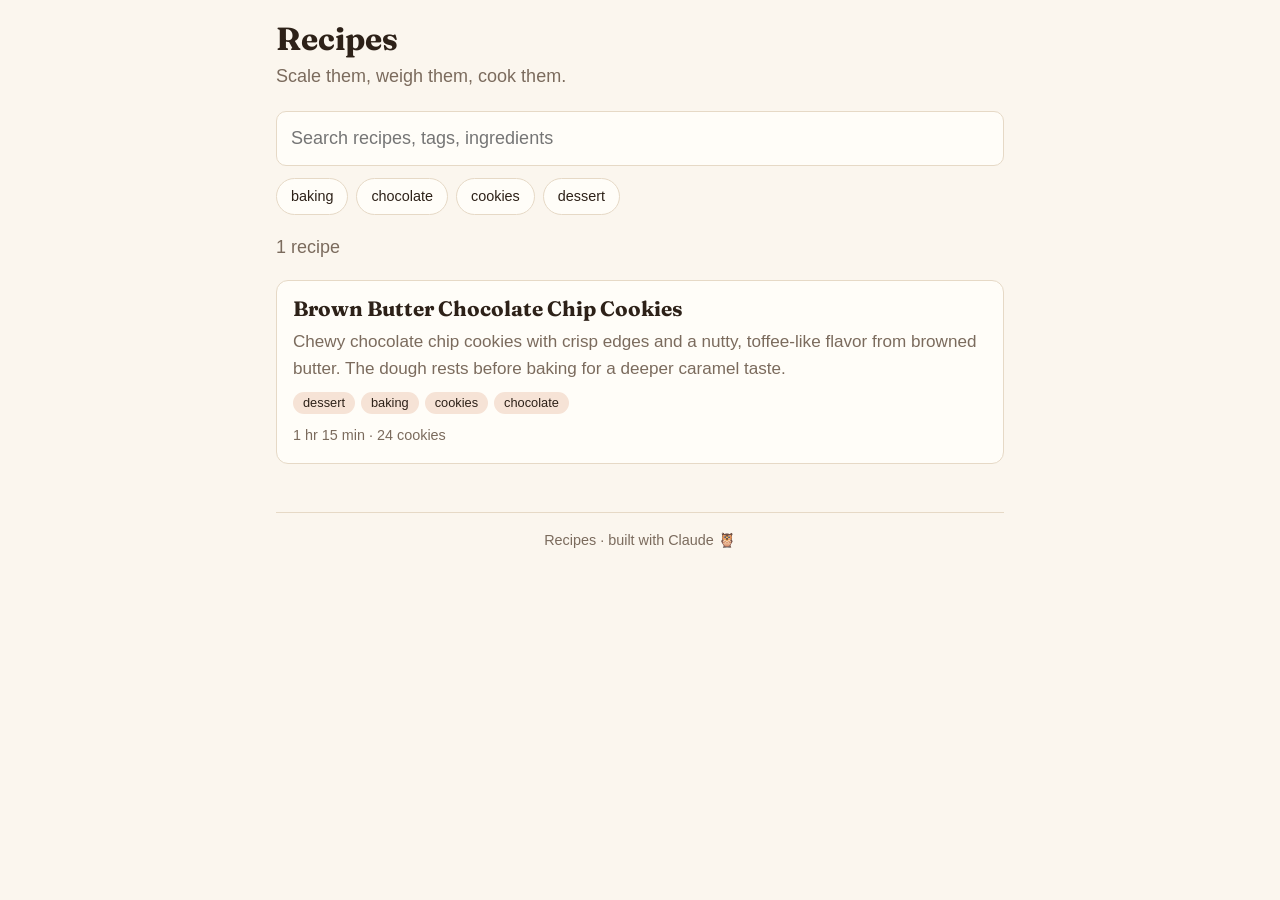
==== index.html @ 5eddcbda "Static recipe site with scaling and gram weights Co-Authored-By: Claude Opus 5.5 <noreply@anthropic." ====
<!doctype html>
<html lang="en">
<head>
  <meta charset="utf-8">
  <meta name="viewport" content="width=device-width, initial-scale=1">
  <meta name="color-scheme" content="light dark">
  <title>Recipes</title>
  <meta name="description" content="A small collection of recipes with scaling and gram weights.">
  <link rel="stylesheet" href="https://fonts.googleapis.com/css2?family=Fraunces:opsz,wght@9..144,500;9..144,700&display=swap">
  <link rel="stylesheet" href="css/style.css?v=1">
</head>
<body>
  <main class="page">
    <header class="site-header">
      <h1>Recipes</h1>
      <p class="tagline">Scale them, weigh them, cook them.</p>
    </header>

    <div class="controls">
      <label class="visually-hidden" for="search">Search recipes</label>
      <input id="search" class="search" type="search" placeholder="Search recipes, tags, ingredients" autocomplete="off">
      <div id="tag-chips" class="chips" role="group" aria-label="Filter by tag"></div>
    </div>

    <p id="status" class="status" role="status" aria-live="polite"></p>
    <ul id="cards" class="cards"></ul>

    <footer class="site-footer">Recipes · built with Claude 🦉</footer>
  </main>
  <script src="js/common.js?v=1"></script>
  <script src="js/index.js?v=1"></script>
</body>
</html>
---- css/style.css ----
:root {
  --bg: #fbf6ee;
  --surface: #fffdf8;
  --text: #2d2118;
  --muted: #7b6b5d;
  --border: #e6d9c6;
  --accent: #b4482a;
  --accent-text: #ffffff;
  --accent-soft: #f6e3d6;
  --done: #a39484;
  --focus: #1f6fb2;
  --font-body: -apple-system, BlinkMacSystemFont, "Segoe UI", Roboto, "Helvetica Neue", Arial, sans-serif;
  --font-head: "Fraunces", Georgia, "Times New Roman", serif;
}

@media (prefers-color-scheme: dark) {
  :root {
    --bg: #1d1713;
    --surface: #271f19;
    --text: #f0e6da;
    --muted: #b3a291;
    --border: #3d3229;
    --accent: #e8825d;
    --accent-text: #1d1713;
    --accent-soft: #43291f;
    --done: #8a7c6e;
    --focus: #7cb7ee;
  }
}

*, *::before, *::after { box-sizing: border-box; }

html { -webkit-text-size-adjust: 100%; }

body {
  margin: 0;
  background: var(--bg);
  color: var(--text);
  font-family: var(--font-body);
  font-size: 1.0625rem; /* 17px */
  line-height: 1.6;
}

@media (min-width: 600px) { body { font-size: 1.125rem; } }

.page {
  max-width: 760px;
  margin: 0 auto;
  padding: 20px 16px 32px;
}

a { color: var(--accent); text-underline-offset: 2px; }
a:hover { text-decoration-thickness: 2px; }

:focus-visible { outline: 3px solid var(--focus); outline-offset: 2px; border-radius: 4px; }

h1, h2, h3 { font-family: var(--font-head); line-height: 1.2; margin: 0; }
h1 { font-size: 2rem; font-weight: 700; overflow-wrap: anywhere; }
h2 { font-size: 1.5rem; font-weight: 700; margin-bottom: 12px; }
h3 { font-size: 1.1rem; font-weight: 500; margin: 20px 0 8px; color: var(--muted); }

.visually-hidden {
  position: absolute; width: 1px; height: 1px; overflow: hidden;
  clip: rect(0 0 0 0); white-space: nowrap;
}

.site-header { margin-bottom: 20px; }
.tagline { margin: 4px 0 0; color: var(--muted); }

.site-footer {
  margin-top: 48px; padding-top: 16px;
  border-top: 1px solid var(--border);
  color: var(--muted); font-size: 0.9rem; text-align: center;
}

.status { color: var(--muted); }

/* ---- index ---- */

.search {
  width: 100%;
  padding: 12px 14px;
  font: inherit;
  color: var(--text);
  background: var(--surface);
  border: 1px solid var(--border);
  border-radius: 10px;
}

.chips { display: flex; flex-wrap: wrap; gap: 8px; margin: 12px 0 8px; }

.chip {
  font: inherit; font-size: 0.9rem;
  padding: 6px 14px;
  color: var(--text);
  background: var(--surface);
  border: 1px solid var(--border);
  border-radius: 999px;
  cursor: pointer;
}
.chip.active { background: var(--accent); border-color: var(--accent); color: var(--accent-text); }

.cards { list-style: none; margin: 16px 0 0; padding: 0; display: grid; gap: 14px; }

.card {
  position: relative;
  padding: 16px;
  background: var(--surface);
  border: 1px solid var(--border);
  border-radius: 12px;
}
.card:hover { border-color: var(--accent); }
.card h2 { font-size: 1.3rem; margin: 0 0 6px; }
.card-link { color: var(--text); text-decoration: none; }
.card-link::after { content: ""; position: absolute; inset: 0; border-radius: 12px; } /* whole card is the link */
.card-desc { margin: 0 0 10px; color: var(--muted); font-size: 0.95em; }
.card-meta { margin: 10px 0 0; font-size: 0.9rem; color: var(--muted); }

.tag-list { list-style: none; margin: 0; padding: 0; display: flex; flex-wrap: wrap; gap: 6px; }
.tag-list li {
  font-size: 0.8rem; line-height: 1.4;
  padding: 2px 10px;
  background: var(--accent-soft);
  color: var(--text);
  border-radius: 999px;
}

/* ---- recipe page ---- */

.back { margin-bottom: 16px; }
.back a { text-decoration: none; }

.recipe-head .lead { margin: 10px 0 12px; color: var(--muted); }
.source { margin: 8px 0 0; color: var(--muted); font-size: 0.95rem; }

.meta {
  display: flex; flex-wrap: wrap; gap: 8px 24px;
  margin: 16px 0 0; padding: 12px 0;
  border-top: 1px solid var(--border);
  border-bottom: 1px solid var(--border);
}
.meta-item dt { font-size: 0.75rem; text-transform: uppercase; letter-spacing: 0.06em; color: var(--muted); }
.meta-item dd { margin: 0; font-weight: 600; }

.recipe-controls {
  display: flex; flex-direction: column; gap: 12px;
  margin: 20px 0 8px;
}
.control { display: flex; align-items: center; gap: 12px; flex-wrap: wrap; }
.control-label { min-width: 3.5rem; font-size: 0.85rem; color: var(--muted); text-transform: uppercase; letter-spacing: 0.06em; }

.seg {
  display: inline-flex;
  border: 1px solid var(--border);
  border-radius: 10px;
  overflow: hidden;
  background: var(--surface);
}
.seg-btn {
  font: inherit; font-size: 0.95rem;
  min-height: 44px; min-width: 52px;
  padding: 6px 14px;
  color: var(--text);
  background: transparent;
  border: 0;
  border-right: 1px solid var(--border);
  cursor: pointer;
}
.seg-btn:last-child { border-right: 0; }
.seg-btn.active { background: var(--accent); color: var(--accent-text); font-weight: 700; }

.wake { display: inline-flex; align-items: center; gap: 8px; min-height: 44px; color: var(--muted); font-size: 0.95rem; cursor: pointer; }
.wake input { width: 20px; height: 20px; accent-color: var(--accent); }

.block { margin-top: 32px; }
.servings-line { margin: -4px 0 8px; color: var(--muted); font-weight: 600; }

.ingredients, .plain-list { list-style: none; margin: 0; padding: 0; }
.plain-list li { position: relative; padding: 4px 0 4px 20px; }
.plain-list li::before { content: "•"; position: absolute; left: 4px; color: var(--accent); }

.ingredients li { border-bottom: 1px solid var(--border); }
.ingredients li:last-child { border-bottom: 0; }

.ing {
  display: flex; align-items: flex-start; gap: 12px;
  padding: 10px 2px;
  cursor: pointer;
}
.ing input { flex: none; width: 22px; height: 22px; margin: 2px 0 0; accent-color: var(--accent); }
.ing-text { min-width: 0; overflow-wrap: anywhere; }
.amt-main { font-weight: 700; }
.amt-grams { color: var(--muted); font-variant-numeric: tabular-nums; }
.ing-note { color: var(--muted); }
.ing input:checked + .ing-text { text-decoration: line-through; color: var(--done); }
.ing input:checked + .ing-text .amt-main,
.ing input:checked + .ing-text .amt-grams,
.ing input:checked + .ing-text .ing-note { color: var(--done); }

.steps { list-style: none; margin: 0; padding: 0; counter-reset: step; }
.step {
  counter-increment: step;
  position: relative;
  margin: 0 0 12px;
  padding: 12px 14px 12px 52px;
  background: var(--surface);
  border: 1px solid var(--border);
  border-radius: 10px;
  cursor: pointer;
  break-inside: avoid;
  page-break-inside: avoid;
}
.step::before {
  content: counter(step);
  position: absolute; left: 12px; top: 12px;
  width: 28px; height: 28px;
  display: grid; place-items: center;
  font-weight: 700; font-size: 0.9rem;
  color: var(--accent-text); background: var(--accent);
  border-radius: 50%;
}
.step.done { color: var(--done); text-decoration: line-through; background: transparent; }
.step.done::before { background: var(--done); }

.error { margin-top: 24px; }
.error p { color: var(--muted); }

/* ---- print ---- */

@media print {
  :root {
    --bg: #fff; --surface: #fff; --text: #000; --muted: #333;
    --border: #bbb; --accent: #000; --accent-soft: #fff; --done: #000;
  }
  body { background: #fff; color: #000; font-size: 11pt; line-height: 1.4; }
  .page { max-width: none; padding: 0; }
  .no-print, .site-footer { display: none !important; }
  a { color: #000; text-decoration: none; }
  .step { border: 0; padding: 4px 0 4px 32px; margin-bottom: 6px; break-inside: avoid; page-break-inside: avoid; }
  .step::before { background: none; color: #000; border: 1px solid #000; width: 22px; height: 22px; left: 0; top: 4px; font-size: 0.75rem; }
  .step.done, .ing input:checked + .ing-text { text-decoration: none; color: #000; }
  .ing { padding: 3px 0; }
  .ing input { appearance: none; -webkit-appearance: none; border: 1px solid #000; width: 12px; height: 12px; margin-top: 4px; }
  .ing input:checked { background: none; }
  .tag-list li { border: 1px solid #999; }
  .block { margin-top: 18px; }
  h2, h3 { break-after: avoid; page-break-after: avoid; }
  .ingredients li { break-inside: avoid; }
}
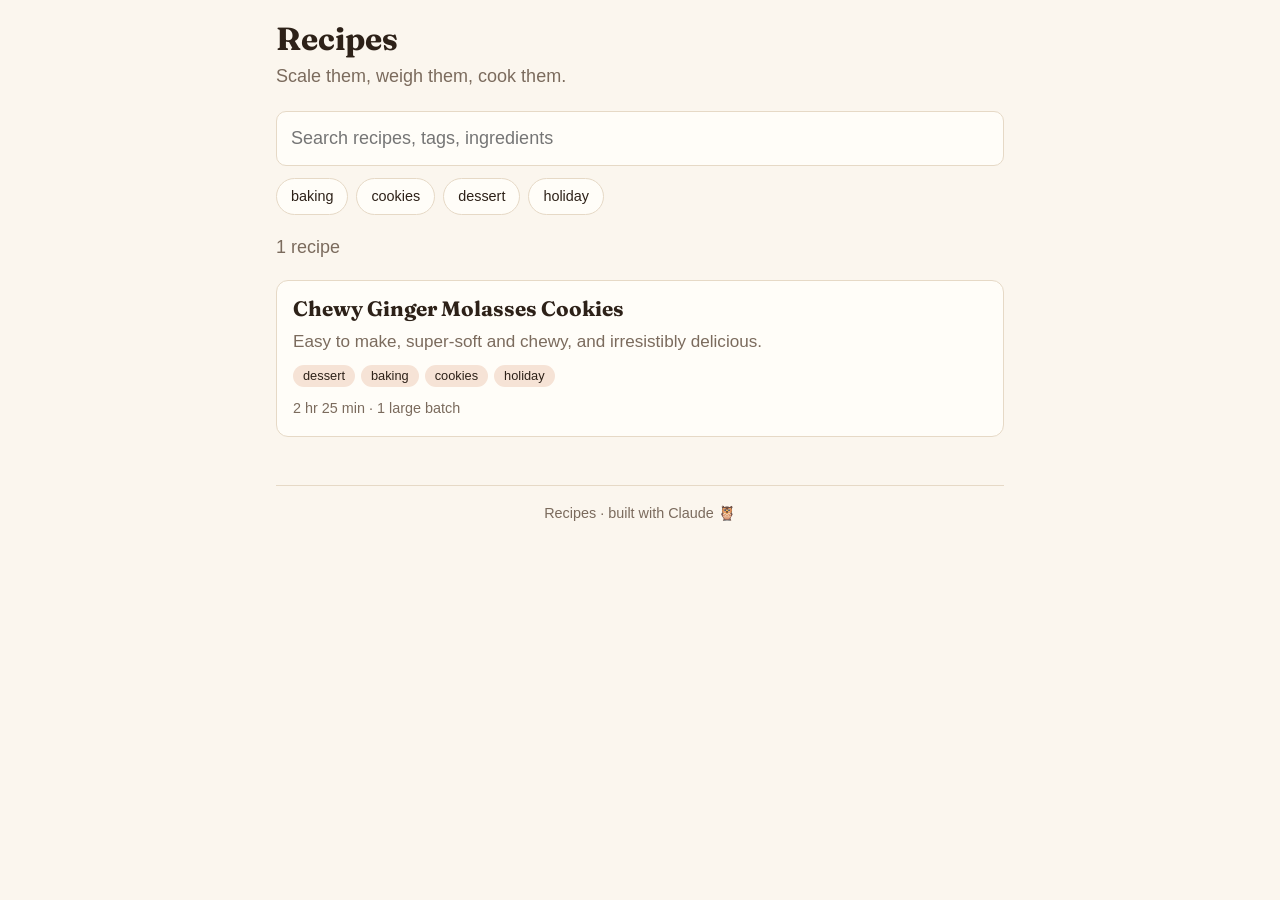
==== commit e75d7792: "Redo ginger molasses cookies from source text only; remove sample recipe Add optional servings.unit_" ====
--- a/index.html
+++ b/index.html
@@ -7,7 +7,7 @@
   <title>Recipes</title>
   <meta name="description" content="A small collection of recipes with scaling and gram weights.">
   <link rel="stylesheet" href="https://fonts.googleapis.com/css2?family=Fraunces:opsz,wght@9..144,500;9..144,700&display=swap">
-  <link rel="stylesheet" href="css/style.css?v=1">
+  <link rel="stylesheet" href="css/style.css?v=2">
 </head>
 <body>
   <main class="page">
@@ -27,7 +27,7 @@
 
     <footer class="site-footer">Recipes · built with Claude 🦉</footer>
   </main>
-  <script src="js/common.js?v=1"></script>
-  <script src="js/index.js?v=1"></script>
+  <script src="js/common.js?v=2"></script>
+  <script src="js/index.js?v=2"></script>
 </body>
 </html>
